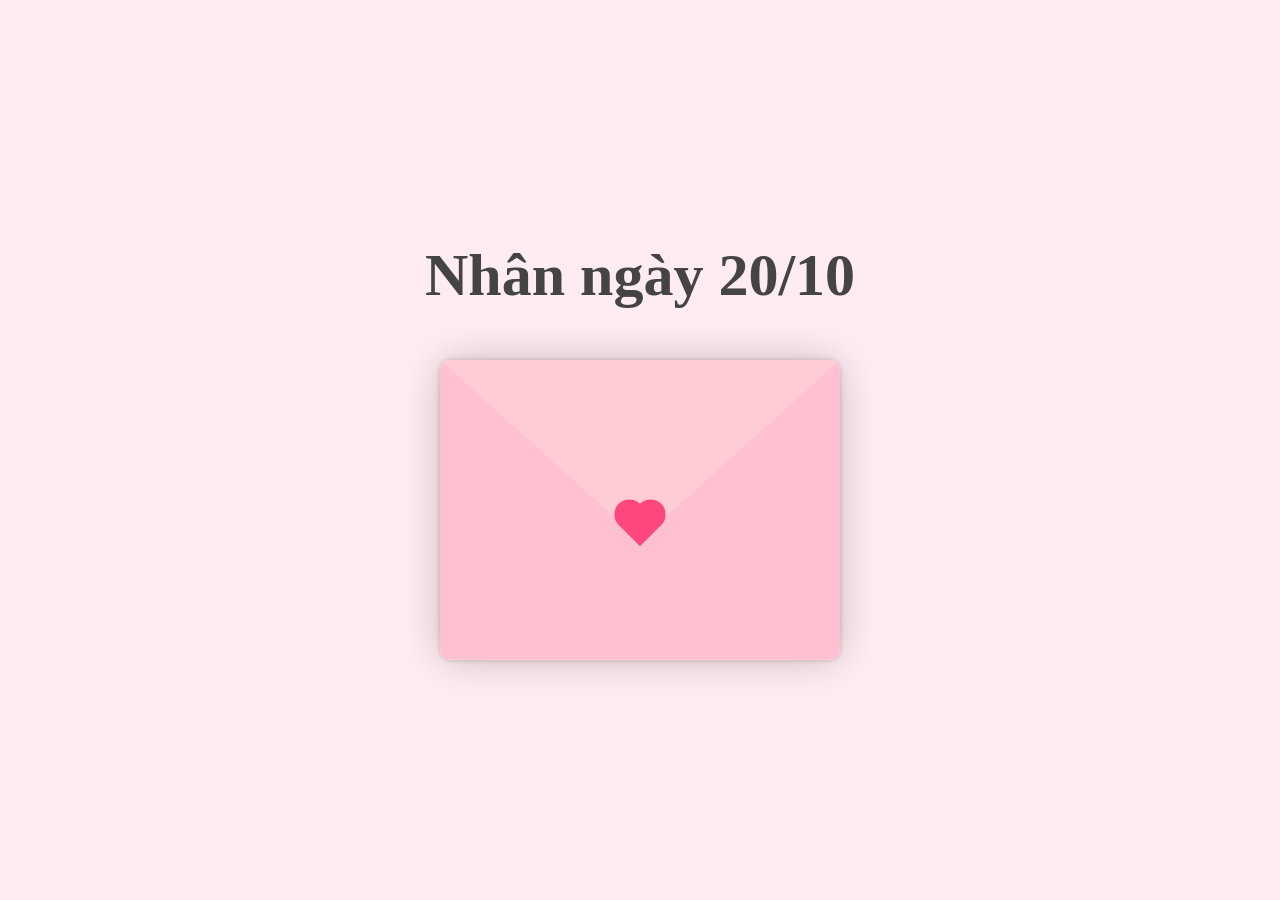
==== index.html @ 6a56d690 "Update index.html" ====
<!DOCTYPE html>
<html lang="en">
<head>
    <!-- Defines the character encoding as UTF-8 (supports most characters and symbols) -->
    <meta charset="UTF-8">
    <!-- Ensures the layout is responsive on mobile devices by setting the viewport width to the device width -->
    <meta name="viewport" content="width=device-width, initial-scale=1.0">
    <!-- Links the external CSS file that contains all the styles for this page -->
    <link rel="stylesheet" href="style.css">
    <!-- The text that will appear in the browser tab -->
    <title> 20/10 </title>
</head>
<body>
    <!-- Main title of the page -->
    <h1>
        Nhân ngày 20/10
    </h1>

    <!-- Container used to limit the width of the envelope area -->
    <div class="container">
        <!-- Main wrapper for the envelope component -->
        <div class="envelope-wrapper">
            <!-- Internal wrapper that will contain the letter and the envelope flap -->
            <div class="wrapper">
                <!-- Represents the letter itself (the paper inside the envelope) -->
                <div class="letter">
                    <!-- Content area of the letter (text and title) -->
                    <div class="content">
                        <!-- Bold text acting as the letter's title -->
                        <strong>20/10 🎉🎉</strong>
                        <!-- Main paragraph of the letter; you can put any message here -->
                        <p> Chúc mọi người có 1 ngày 20/10 thật vui vẻ,và tràn đầy năng lượng tích cực, chúc mọi người ngày càng xinh đẹp hơn, ăn mau chóng lớn nha ^^</p>
                    </div>
                </div>
            </div>

            <!-- Decorative "sticker" that visually seals the envelope and is clickable -->
            <div class="sticker"></div>
            <!-- Right triangular flap of the envelope body -->
            <div class="right-flap"></div>
            <!-- Left triangular flap of the envelope body -->
            <div class="left-flap"></div>
        </div>
    </div>

    <!-- Links the JavaScript file that handles the envelope open/close interaction -->
    <script src="script.js"></script>
</body>
</html>
---- style.css ----
/* Reset styles for all elements */
* {
    margin: 0;                 /* Remove default outer spacing for all elements */
    padding: 0;                /* Remove default inner spacing for all elements */
    box-sizing: border-box;    /* Include padding and border in the element’s total width and height */
}

/* Global CSS variables (custom properties) for colors and theme */
:root {
    --main: #fff;                        /* Main color (white) used for the letter background */
    --background: #ffebf2;               /* Page background color (soft pink) */
    --envelop-backgroung: #ffe3ed;       /* Background color for the envelope wrapper (light pink) */
    --envelop-flap: #ffccd5;             /* Color of the top flap of the envelope */
    --envelop-body: #ffc1d1;             /* Color of the main body of the envelope */
    --shadow: rgba(0, 0, 0, 0.2);        /* Shadow color used for box shadows */
    --text: #003049;                     /* Main text color for the letter */
    --sticker: #ff477e;                  /* Color of the sticker that seals the envelope */
}

/* Styles for the <body> element */
body {
    background: var(--background);       /* Set the background color using the defined variable */
    display: flex;                       /* Use flexbox for layout */
    align-items: center;                 /* Vertically center children within the body */
    justify-content: center;             /* Horizontally center children within the body */
    flex-direction: column;              /* Stack children vertically (column direction) */
    height: 100vh;                       /* Make the body take the full viewport height */
}

/* Main page title styling */
h1 {
    font-family: "Marck Script", serif;  /* Use a script-like font with serif as fallback */
    text-align: center;                  /* Center the text horizontally */
    font-size: 60px;                     /* Large font size for the title */
    margin-bottom: 50px;                 /* Space between the title and the envelope */
    color: #444;                         /* Dark gray text color */
}

/* Container that limits the width of the envelope area */
.container {
    width: 400px;                        /* Fixed width for desktop view */
}

/* Main envelope wrapper that holds the envelope and applies background and shadow */
.envelope-wrapper {
    position: relative;                  /* Position relative so children with absolute can be placed inside */
    background-color: var(--envelop-backgroung); /* Use envelope background color */
    box-shadow: 0 0 40px var(--shadow);  /* Apply a soft outer shadow around the envelope */
    border-radius: 15px;                 /* Rounded corners for the envelope wrapper */
}

/* Wrapper inside the envelope used to position the letter and flap shape */
.wrapper {
    position: relative;                  /* Position relative to control pseudo-element and letter */
    width: 400px;                        /* Same width as container */
    height: 300px;                       /* Fixed height for the envelope area */
}

/* Pseudo-element that creates the top triangular flap with borders */
.wrapper::before {
    content: "";                         /* Required for pseudo-elements; empty content */
    position: absolute;                  /* Absolutely positioned inside .wrapper */
    top: 0;                              /* Positioned at the top edge */
    left: 0;                             /* Positioned at the left edge */
    right: 0;                            /* Stretches horizontally across the wrapper */
    z-index: 4;                          /* Places the flap above most other elements */
    border-top: 180px solid var(--envelop-flap);  /* Top border becomes the visible flap */
    border-right: 200px solid transparent;        /* Right border is transparent to form triangle */
    border-left: 200px solid transparent;         /* Left border is transparent to form triangle */
    transform-origin: top;               /* Rotation origin for animation is the top edge */
    transition: all 0.5s ease-in-out 0.7s; /* Smooth animation for flap opening with delay */
    border-radius: 10px;                 /* Slight rounding at the corners of the flap */
}

/* Right triangular part of the envelope body */
.right-flap {
    position: absolute;                  /* Absolutely positioned over the wrapper */
    top: 0;                              /* Align to the top */
    right: 0;                            /* Align to the right */
    width: 100%;                         /* Same width as its container */
    height: 100%;                        /* Same height as its container */
    clip-path: polygon(100% 0, 0 100%, 100% 100%); /* Clip the div into a right-leaning triangle */
    background-color: var(--envelop-body);        /* Use envelope body color */
    border-bottom-right-radius: 10px;    /* Rounded bottom-right corner */
    border-top-right-radius: 10px;       /* Rounded top-right corner */
    border-bottom-left-radius: 10px;     /* Rounded bottom-left corner to smooth overlap */
}

/* Left triangular part of the envelope body */
.left-flap {
    position: absolute;                  /* Absolutely positioned over the wrapper */
    top: 0;                              /* Align to the top */
    left: 0;                             /* Align to the left */
    width: 100%;                         /* Full width */
    height: 100%;                        /* Full height */
    clip-path: polygon(0 0, 0 100%, 100% 100%); /* Clip the div into a left-leaning triangle */
    background-color: var(--envelop-body);       /* Same body color as the right flap */
    border-top-left-radius: 10px;        /* Rounded top-left corner */
    border-bottom-left-radius: 10px;     /* Rounded bottom-left corner */
    border-bottom-right-radius: 10px;    /* Rounded bottom-right corner to smooth the shape */
}

/* The letter (the inner paper) styling */
.letter {
    position: absolute;                  /* Absolutely positioned inside the wrapper */
    bottom: 0;                           /* Anchored to the bottom of the envelope */
    width: 100%;                         /* Full width of the wrapper */
    height: 100%;                        /* Full height (same as the envelope) */
    background-color: var(--main);       /* White background for the letter */
    text-align: center;                  /* Center text horizontally (overridden in .content) */
    box-shadow: 0 0 5px var(--shadow);   /* Small shadow to separate it from the envelope */
    padding: 20px;                       /* Inner spacing around the content */
    border-radius: 10px;                 /* Rounded corners of the letter */
    transition: transform .5s ease-in-out; /* Smooth movement animation for open/close */
}

/* Inner content of the letter */
.content {
    font-family: "Gill Sans", Calibri, sans-serif; /* Clean, readable font */
    color: var(--text);                    /* Use main text color variable */
    text-align: left;                      /* Align text to the left for easier reading */
    font-size: 12px;                       /* Small base font size */
    border: 3px dotted var(--text);        /* Dotted border to mimic a decorative frame */
    padding: 10px;                         /* Inner spacing around the text */
    height: 100%;                          /* Occupy the full height of the letter */
    line-height: 14px;                     /* Line spacing for readability */
    cursor: pointer;                       /* Pointer cursor indicates that content is clickable */
    overflow-Y: scroll;                    /* Enable vertical scrolling when content overflows */
}

/* Circular "sticker" in the middle of the envelope that acts like a seal */
.sticker {
    position: absolute;                    /* Absolutely positioned over the flap */
    top: 50%;                              /* Vertically centered relative to envelope wrapper */
    left: 50%;                             /* Horizontally centered */
    width: 30px;                           /* Base square width */
    height: 30px;                          /* Base square height */
    background-color: var(--sticker);      /* Use sticker color */
    transform: translate(-50%,0) rotate(45deg); /* Center and rotate 45 degrees (diamond shape) */
    transition: transform 0.5s ease-in-out 1s;  /* Smooth rotation animation with delay */
    z-index: 999;                          /* Place sticker above almost everything */
    cursor: pointer;                       /* Pointer cursor to indicate interactivity */
}

/* Pseudo-elements used to make the heart-like shape out of circles */
.sticker::before,
.sticker::after {
    content: "";                           /* Create additional shapes without extra HTML elements */
    position: absolute;                    /* Position relative to the .sticker element */
    width: 30px;                           /* Same width as main sticker */
    height: 30px;                          /* Same height as main sticker */
    background-color: var(--sticker);      /* Same sticker color */
    border-radius: 100%;                   /* Fully rounded, making them circles */
}

/* Top circle of the heart shape */
.sticker:before {
    top: -15px;                            /* Move the circle up to sit above the rotated square */
}

/* Right circle of the heart shape */
.sticker:after {
    right: 15px;                           /* Move the circle to the right to form the second part of the heart */
}

/* ===== Custom scroll-bar styles for WebKit-based browsers ===== */

/* Scrollbar width for elements that overflow vertically */
::-webkit-scrollbar {
    width: 8px;                            /* Narrow scrollbar width */
}

/* Background (track) of the scrollbar */
::-webkit-scrollbar-track {
    background-color: transparent;         /* Invisible track behind the thumb */
}

/* Scrollbar thumb (the draggable part) */
::-webkit-scrollbar-thumb {
    background-color: var(--envelop-body); /* Use envelope body color */
    border-radius: 4px;                    /* Slight rounding for a softer look */
}

/* Scrollbar thumb on hover */
::-webkit-scrollbar-thumb:hover {
    background-color: var(--sticker);      /* Change color on hover for feedback */
}

/* ===== Dynamic classes applied via JavaScript for animations ===== */

/* When the envelope wrapper has the .open class, rotate the top flap backwards */
.open .wrapper::before {
    transform: rotateX(180deg);            /* Flip the flap around the X axis */
    z-index: 0;                            /* Send it behind the letter when opened */
}

/* Rotate the sticker when the envelope wrapper is open */
.open .sticker {
    transform: rotate(90deg);              /* Rotate the sticker for a visual open effect */
    transition-delay: 0.4s;                /* Delay to sync with the flap animation */
}

/* When .show-letter is added, move the letter upwards */
.letter.show-letter {
    transform: translateY(-290px);         /* Move the letter almost completely out of the envelope */
    transition: transform .5s ease-in-out; /* Smooth upward movement */
}

/* When .closing-letter is added, also move the letter (could be used for closing animation) */
.letter.closing-letter {
    transform: translateY(-290px);         /* Same transform; can be adjusted for different effect */
    transition: transform .5s ease-in-out; /* Smooth movement for closing animation */
}

/* When the letter has class .open, bring it above other elements */
.letter.open {
    z-index: 10000;                        /* Very high z-index so the letter appears on top of everything */
}

/* When envelope-wrapper has .deactivate-wrapper, prevent interaction with the flap */
.envelope-wrapper.deactivate-wrapper .wrapper::before {
    pointer-events: none;                  /* Disable clicking/interacting with the flap */
}

/* ===== Mobile view adjustments (screens up to 400px wide) ===== */
@media screen and (max-width:400px) {
    .container {
        width: 300px;                      /* Reduce container width on small screens */
    }

    .wrapper {
        width: 300px;                      /* Reduce envelope width accordingly */
        height: 250px;                     /* Slightly smaller height for mobile */
    }

    .wrapper::before {
        border-top:150px solid var(--envelop-flap); /* Adjust flap height */
        border-right: 150px solid transparent;      /* Adjust right side for proper triangle */
        border-left: 150px solid transparent;       /* Adjust left side for proper triangle */
    }
}
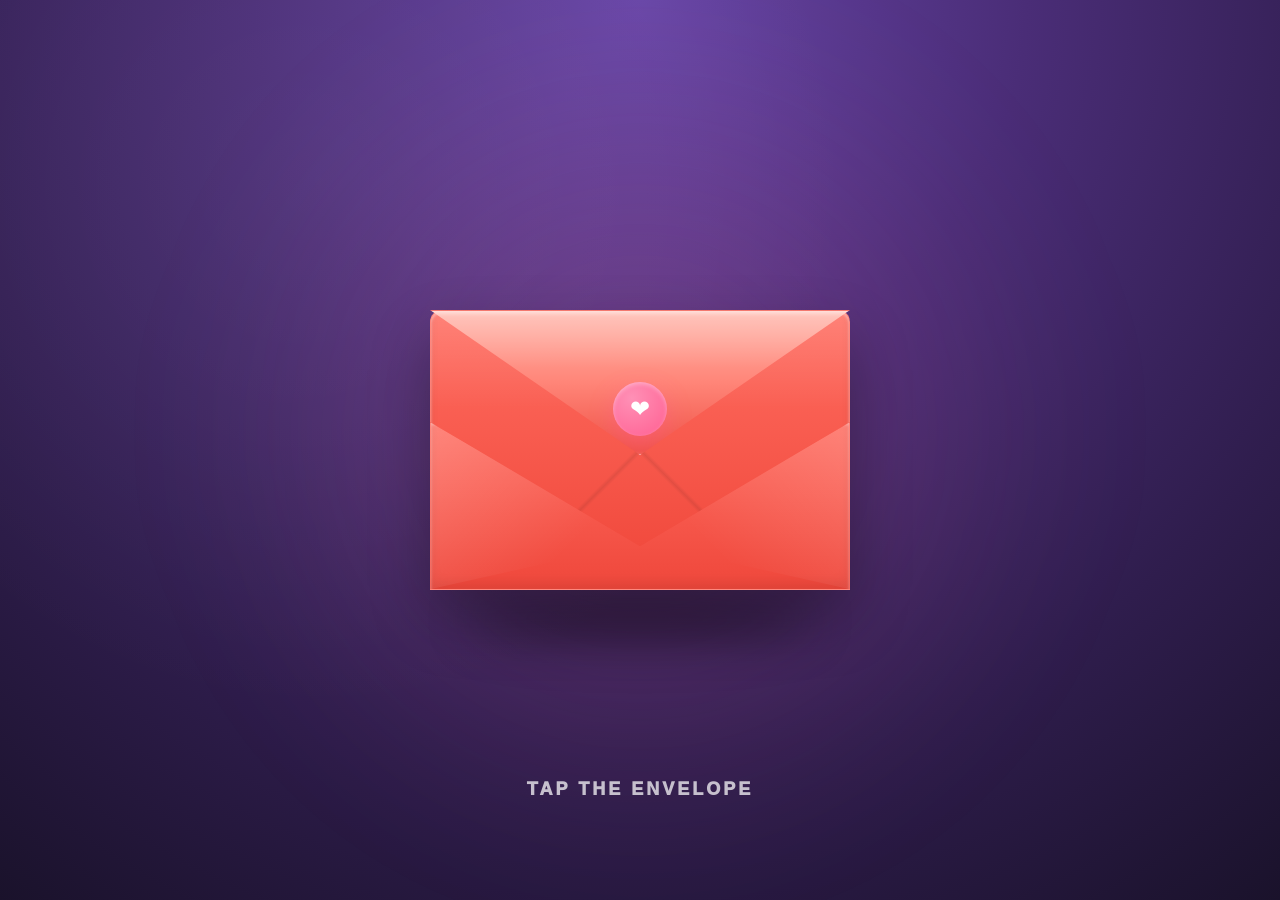
==== commit 4996deb1: "Add files via upload" ====
--- a/index.html
+++ b/index.html
@@ -1,49 +1,87 @@
-<!DOCTYPE html>
+<!doctype html>
 <html lang="en">
-<head>
-    <!-- Defines the character encoding as UTF-8 (supports most characters and symbols) -->
-    <meta charset="UTF-8">
-    <!-- Ensures the layout is responsive on mobile devices by setting the viewport width to the device width -->
-    <meta name="viewport" content="width=device-width, initial-scale=1.0">
-    <!-- Links the external CSS file that contains all the styles for this page -->
-    <link rel="stylesheet" href="style.css">
-    <!-- The text that will appear in the browser tab -->
-    <title> 20/10 </title>
-</head>
-<body>
-    <!-- Main title of the page -->
-    <h1>
-        Nhân ngày 20/10
-    </h1>
+  <head>
+    <meta charset="UTF-8" />
+    <meta name="viewport" content="width=device-width,initial-scale=1.0" />
+    <title>Love Letter</title>
 
-    <!-- Container used to limit the width of the envelope area -->
-    <div class="container">
-        <!-- Main wrapper for the envelope component -->
-        <div class="envelope-wrapper">
-            <!-- Internal wrapper that will contain the letter and the envelope flap -->
-            <div class="wrapper">
-                <!-- Represents the letter itself (the paper inside the envelope) -->
-                <div class="letter">
-                    <!-- Content area of the letter (text and title) -->
-                    <div class="content">
-                        <!-- Bold text acting as the letter's title -->
-                        <strong>20/10 🎉🎉</strong>
-                        <!-- Main paragraph of the letter; you can put any message here -->
-                        <p> Chúc mọi người có 1 ngày 20/10 thật vui vẻ,và tràn đầy năng lượng tích cực, chúc mọi người ngày càng xinh đẹp hơn, ăn mau chóng lớn nha ^^</p>
-                    </div>
+    <link rel="stylesheet" href="style.css" />
+  </head>
+
+  <body>
+    <div class="background"></div>
+
+    <div class="scene">
+      <div class="shadow"></div>
+
+      <div class="envelope" id="envelope">
+        <!-- Back -->
+        <div class="back"></div>
+
+        <!-- Letter -->
+        <div class="letter-wrapper">
+          <div class="letter">
+            <div class="paper">
+              <!-- Left -->
+              <section class="panel left">
+                <div class="inside">
+                  <h2>To My Love</h2>
+
+                  <p>
+                    Every smile of yours brightens my life. Thank you for being
+                    the best part of every day.
+                  </p>
                 </div>
+              </section>
+
+              <!-- Center -->
+
+              <section class="panel center">
+                <div class="cover">
+                  <span class="mini"> A </span>
+
+                  <h1>Love</h1>
+
+                  <h2>Letter</h2>
+
+                  <div class="heart">❤</div>
+                </div>
+              </section>
+
+              <!-- Right -->
+
+              <section class="panel right">
+                <div class="inside">
+                  <h2>Forever</h2>
+
+                  <p>
+                    Thank you for every laugh, every hug, every memory and every
+                    dream.
+                  </p>
+                </div>
+              </section>
             </div>
+          </div>
+        </div>
 
-            <!-- Decorative "sticker" that visually seals the envelope and is clickable -->
-            <div class="sticker"></div>
-            <!-- Right triangular flap of the envelope body -->
-            <div class="right-flap"></div>
-            <!-- Left triangular flap of the envelope body -->
-            <div class="left-flap"></div>
+        <!-- Pocket -->
+
+        <div class="pocket">
+          <div class="left-fold"></div>
+
+          <div class="right-fold"></div>
         </div>
+
+        <!-- Flap -->
+
+        <div class="flap">
+          <div class="seal">❤</div>
+        </div>
+      </div>
     </div>
 
-    <!-- Links the JavaScript file that handles the envelope open/close interaction -->
+    <div class="hint" id="hint">Tap the Envelope</div>
+
     <script src="script.js"></script>
-</body>
+  </body>
 </html>
--- a/style.css
+++ b/style.css
@@ -1,241 +1,817 @@
-/* Reset styles for all elements */
+/* =====================================
+   RESET
+===================================== */
+
 * {
-    margin: 0;                 /* Remove default outer spacing for all elements */
-    padding: 0;                /* Remove default inner spacing for all elements */
-    box-sizing: border-box;    /* Include padding and border in the element’s total width and height */
-}
-
-/* Global CSS variables (custom properties) for colors and theme */
-:root {
-    --main: #fff;                        /* Main color (white) used for the letter background */
-    --background: #ffebf2;               /* Page background color (soft pink) */
-    --envelop-backgroung: #ffe3ed;       /* Background color for the envelope wrapper (light pink) */
-    --envelop-flap: #ffccd5;             /* Color of the top flap of the envelope */
-    --envelop-body: #ffc1d1;             /* Color of the main body of the envelope */
-    --shadow: rgba(0, 0, 0, 0.2);        /* Shadow color used for box shadows */
-    --text: #003049;                     /* Main text color for the letter */
-    --sticker: #ff477e;                  /* Color of the sticker that seals the envelope */
-}
-
-/* Styles for the <body> element */
+  margin: 0;
+  padding: 0;
+  box-sizing: border-box;
+}
+
+html,
 body {
-    background: var(--background);       /* Set the background color using the defined variable */
-    display: flex;                       /* Use flexbox for layout */
-    align-items: center;                 /* Vertically center children within the body */
-    justify-content: center;             /* Horizontally center children within the body */
-    flex-direction: column;              /* Stack children vertically (column direction) */
-    height: 100vh;                       /* Make the body take the full viewport height */
-}
-
-/* Main page title styling */
-h1 {
-    font-family: "Marck Script", serif;  /* Use a script-like font with serif as fallback */
-    text-align: center;                  /* Center the text horizontally */
-    font-size: 60px;                     /* Large font size for the title */
-    margin-bottom: 50px;                 /* Space between the title and the envelope */
-    color: #444;                         /* Dark gray text color */
-}
-
-/* Container that limits the width of the envelope area */
-.container {
-    width: 400px;                        /* Fixed width for desktop view */
-}
-
-/* Main envelope wrapper that holds the envelope and applies background and shadow */
-.envelope-wrapper {
-    position: relative;                  /* Position relative so children with absolute can be placed inside */
-    background-color: var(--envelop-backgroung); /* Use envelope background color */
-    box-shadow: 0 0 40px var(--shadow);  /* Apply a soft outer shadow around the envelope */
-    border-radius: 15px;                 /* Rounded corners for the envelope wrapper */
-}
-
-/* Wrapper inside the envelope used to position the letter and flap shape */
-.wrapper {
-    position: relative;                  /* Position relative to control pseudo-element and letter */
-    width: 400px;                        /* Same width as container */
-    height: 300px;                       /* Fixed height for the envelope area */
-}
-
-/* Pseudo-element that creates the top triangular flap with borders */
-.wrapper::before {
-    content: "";                         /* Required for pseudo-elements; empty content */
-    position: absolute;                  /* Absolutely positioned inside .wrapper */
-    top: 0;                              /* Positioned at the top edge */
-    left: 0;                             /* Positioned at the left edge */
-    right: 0;                            /* Stretches horizontally across the wrapper */
-    z-index: 4;                          /* Places the flap above most other elements */
-    border-top: 180px solid var(--envelop-flap);  /* Top border becomes the visible flap */
-    border-right: 200px solid transparent;        /* Right border is transparent to form triangle */
-    border-left: 200px solid transparent;         /* Left border is transparent to form triangle */
-    transform-origin: top;               /* Rotation origin for animation is the top edge */
-    transition: all 0.5s ease-in-out 0.7s; /* Smooth animation for flap opening with delay */
-    border-radius: 10px;                 /* Slight rounding at the corners of the flap */
-}
-
-/* Right triangular part of the envelope body */
-.right-flap {
-    position: absolute;                  /* Absolutely positioned over the wrapper */
-    top: 0;                              /* Align to the top */
-    right: 0;                            /* Align to the right */
-    width: 100%;                         /* Same width as its container */
-    height: 100%;                        /* Same height as its container */
-    clip-path: polygon(100% 0, 0 100%, 100% 100%); /* Clip the div into a right-leaning triangle */
-    background-color: var(--envelop-body);        /* Use envelope body color */
-    border-bottom-right-radius: 10px;    /* Rounded bottom-right corner */
-    border-top-right-radius: 10px;       /* Rounded top-right corner */
-    border-bottom-left-radius: 10px;     /* Rounded bottom-left corner to smooth overlap */
-}
-
-/* Left triangular part of the envelope body */
-.left-flap {
-    position: absolute;                  /* Absolutely positioned over the wrapper */
-    top: 0;                              /* Align to the top */
-    left: 0;                             /* Align to the left */
-    width: 100%;                         /* Full width */
-    height: 100%;                        /* Full height */
-    clip-path: polygon(0 0, 0 100%, 100% 100%); /* Clip the div into a left-leaning triangle */
-    background-color: var(--envelop-body);       /* Same body color as the right flap */
-    border-top-left-radius: 10px;        /* Rounded top-left corner */
-    border-bottom-left-radius: 10px;     /* Rounded bottom-left corner */
-    border-bottom-right-radius: 10px;    /* Rounded bottom-right corner to smooth the shape */
-}
-
-/* The letter (the inner paper) styling */
+  width: 100%;
+  height: 100%;
+}
+
+body {
+  overflow: hidden;
+
+  display: flex;
+  justify-content: center;
+  align-items: center;
+
+  font-family: "Segoe UI", sans-serif;
+
+  background: #231739;
+}
+
+/* =====================================
+   BACKGROUND
+===================================== */
+
+.background {
+  position: fixed;
+  inset: 0;
+
+  background: radial-gradient(
+    circle at top,
+    #6745a7 0%,
+    #4a2d77 35%,
+    #2f1d4d 70%,
+    #1a122b 100%
+  );
+}
+
+.background::before {
+  content: "";
+
+  position: absolute;
+
+  left: 50%;
+  top: 48%;
+
+  width: 900px;
+  height: 900px;
+
+  transform: translate(-50%, -50%);
+
+  border-radius: 50%;
+
+  background: radial-gradient(
+    circle,
+    rgba(255, 110, 170, 0.18),
+    transparent 70%
+  );
+
+  filter: blur(65px);
+}
+
+.background::after {
+  content: "";
+
+  position: absolute;
+
+  inset: 0;
+
+  background: radial-gradient(
+    circle at 25% 20%,
+    rgba(255, 255, 255, 0.05),
+    transparent 45%
+  );
+}
+
+/* =====================================
+   SCENE
+===================================== */
+
+.scene {
+  position: relative;
+
+  width: 620px;
+  height: 520px;
+
+  display: flex;
+  justify-content: center;
+  align-items: center;
+
+  perspective: 2500px;
+
+  z-index: 2;
+}
+
+/* =====================================
+   SHADOW
+===================================== */
+
+.shadow {
+  position: absolute;
+
+  bottom: 70px;
+
+  width: 340px;
+  height: 40px;
+
+  background: rgba(0, 0, 0, 0.42);
+
+  border-radius: 50%;
+
+  filter: blur(24px);
+
+  transition:
+    transform 0.7s cubic-bezier(0.34, 1.56, 0.64, 1) 0.25s,
+    opacity 0.5s ease 0.25s;
+}
+
+/* =====================================
+   ENVELOPE
+===================================== */
+
+.envelope {
+  position: relative;
+
+  width: 420px;
+  height: 280px;
+
+  cursor: pointer;
+
+  transform-style: preserve-3d;
+
+  animation: floating 4s ease-in-out infinite;
+}
+
+/* =====================================
+   FLOATING
+===================================== */
+
+@keyframes floating {
+  0%,
+  100% {
+    transform: translateY(0px) rotateZ(0deg);
+  }
+
+  50% {
+    transform: translateY(-10px) rotateZ(0.4deg);
+  }
+}
+
+/* =====================================
+   ENVELOPE BACK
+===================================== */
+
+.back {
+  position: absolute;
+  inset: 0;
+
+  overflow: hidden;
+
+  border-radius: 12px;
+
+  background: linear-gradient(180deg, #ff6d61, #ef4538);
+
+  border: 1px solid rgba(255, 255, 255, 0.2);
+
+  box-shadow:
+    inset 0 2px 3px rgba(255, 255, 255, 0.45),
+    inset 0 -3px 8px rgba(0, 0, 0, 0.08),
+    0 28px 60px rgba(0, 0, 0, 0.32);
+}
+
+/* =====================================
+   BACK FOLDS
+===================================== */
+
+.back::before {
+  content: "";
+
+  position: absolute;
+  inset: 0;
+
+  background:
+    linear-gradient(
+      135deg,
+      transparent 49.3%,
+
+      rgba(0, 0, 0, 0.08) 50%,
+
+      transparent 50.7%
+    ),
+    linear-gradient(
+      45deg,
+      transparent 49.3%,
+
+      rgba(0, 0, 0, 0.08) 50%,
+
+      transparent 50.7%
+    );
+}
+
+.back::after {
+  content: "";
+
+  position: absolute;
+
+  inset: 0;
+
+  background: linear-gradient(rgba(255, 255, 255, 0.15), transparent 35%);
+
+  pointer-events: none;
+}
+/* =====================================
+   LETTER
+===================================== */
+
+.letter-wrapper {
+  position: absolute;
+
+  left: 16px;
+  top: 14px;
+
+  width: 388px;
+  height: 250px;
+
+  display: flex;
+  justify-content: center;
+  align-items: flex-end;
+
+  z-index: 8;
+
+  pointer-events: none;
+}
+
 .letter {
-    position: absolute;                  /* Absolutely positioned inside the wrapper */
-    bottom: 0;                           /* Anchored to the bottom of the envelope */
-    width: 100%;                         /* Full width of the wrapper */
-    height: 100%;                        /* Full height (same as the envelope) */
-    background-color: var(--main);       /* White background for the letter */
-    text-align: center;                  /* Center text horizontally (overridden in .content) */
-    box-shadow: 0 0 5px var(--shadow);   /* Small shadow to separate it from the envelope */
-    padding: 20px;                       /* Inner spacing around the content */
-    border-radius: 10px;                 /* Rounded corners of the letter */
-    transition: transform .5s ease-in-out; /* Smooth movement animation for open/close */
-}
-
-/* Inner content of the letter */
-.content {
-    font-family: "Gill Sans", Calibri, sans-serif; /* Clean, readable font */
-    color: var(--text);                    /* Use main text color variable */
-    text-align: left;                      /* Align text to the left for easier reading */
-    font-size: 12px;                       /* Small base font size */
-    border: 3px dotted var(--text);        /* Dotted border to mimic a decorative frame */
-    padding: 10px;                         /* Inner spacing around the text */
-    height: 100%;                          /* Occupy the full height of the letter */
-    line-height: 14px;                     /* Line spacing for readability */
-    cursor: pointer;                       /* Pointer cursor indicates that content is clickable */
-    overflow-Y: scroll;                    /* Enable vertical scrolling when content overflows */
-}
-
-/* Circular "sticker" in the middle of the envelope that acts like a seal */
-.sticker {
-    position: absolute;                    /* Absolutely positioned over the flap */
-    top: 50%;                              /* Vertically centered relative to envelope wrapper */
-    left: 50%;                             /* Horizontally centered */
-    width: 30px;                           /* Base square width */
-    height: 30px;                          /* Base square height */
-    background-color: var(--sticker);      /* Use sticker color */
-    transform: translate(-50%,0) rotate(45deg); /* Center and rotate 45 degrees (diamond shape) */
-    transition: transform 0.5s ease-in-out 1s;  /* Smooth rotation animation with delay */
-    z-index: 999;                          /* Place sticker above almost everything */
-    cursor: pointer;                       /* Pointer cursor to indicate interactivity */
-}
-
-/* Pseudo-elements used to make the heart-like shape out of circles */
-.sticker::before,
-.sticker::after {
-    content: "";                           /* Create additional shapes without extra HTML elements */
-    position: absolute;                    /* Position relative to the .sticker element */
-    width: 30px;                           /* Same width as main sticker */
-    height: 30px;                          /* Same height as main sticker */
-    background-color: var(--sticker);      /* Same sticker color */
-    border-radius: 100%;                   /* Fully rounded, making them circles */
-}
-
-/* Top circle of the heart shape */
-.sticker:before {
-    top: -15px;                            /* Move the circle up to sit above the rotated square */
-}
-
-/* Right circle of the heart shape */
-.sticker:after {
-    right: 15px;                           /* Move the circle to the right to form the second part of the heart */
-}
-
-/* ===== Custom scroll-bar styles for WebKit-based browsers ===== */
-
-/* Scrollbar width for elements that overflow vertically */
-::-webkit-scrollbar {
-    width: 8px;                            /* Narrow scrollbar width */
-}
-
-/* Background (track) of the scrollbar */
-::-webkit-scrollbar-track {
-    background-color: transparent;         /* Invisible track behind the thumb */
-}
-
-/* Scrollbar thumb (the draggable part) */
-::-webkit-scrollbar-thumb {
-    background-color: var(--envelop-body); /* Use envelope body color */
-    border-radius: 4px;                    /* Slight rounding for a softer look */
-}
-
-/* Scrollbar thumb on hover */
-::-webkit-scrollbar-thumb:hover {
-    background-color: var(--sticker);      /* Change color on hover for feedback */
-}
-
-/* ===== Dynamic classes applied via JavaScript for animations ===== */
-
-/* When the envelope wrapper has the .open class, rotate the top flap backwards */
-.open .wrapper::before {
-    transform: rotateX(180deg);            /* Flip the flap around the X axis */
-    z-index: 0;                            /* Send it behind the letter when opened */
-}
-
-/* Rotate the sticker when the envelope wrapper is open */
-.open .sticker {
-    transform: rotate(90deg);              /* Rotate the sticker for a visual open effect */
-    transition-delay: 0.4s;                /* Delay to sync with the flap animation */
-}
-
-/* When .show-letter is added, move the letter upwards */
-.letter.show-letter {
-    transform: translateY(-290px);         /* Move the letter almost completely out of the envelope */
-    transition: transform .5s ease-in-out; /* Smooth upward movement */
-}
-
-/* When .closing-letter is added, also move the letter (could be used for closing animation) */
-.letter.closing-letter {
-    transform: translateY(-290px);         /* Same transform; can be adjusted for different effect */
-    transition: transform .5s ease-in-out; /* Smooth movement for closing animation */
-}
-
-/* When the letter has class .open, bring it above other elements */
-.letter.open {
-    z-index: 10000;                        /* Very high z-index so the letter appears on top of everything */
-}
-
-/* When envelope-wrapper has .deactivate-wrapper, prevent interaction with the flap */
-.envelope-wrapper.deactivate-wrapper .wrapper::before {
-    pointer-events: none;                  /* Disable clicking/interacting with the flap */
-}
-
-/* ===== Mobile view adjustments (screens up to 400px wide) ===== */
-@media screen and (max-width:400px) {
-    .container {
-        width: 300px;                      /* Reduce container width on small screens */
-    }
-
-    .wrapper {
-        width: 300px;                      /* Reduce envelope width accordingly */
-        height: 250px;                     /* Slightly smaller height for mobile */
-    }
-
-    .wrapper::before {
-        border-top:150px solid var(--envelop-flap); /* Adjust flap height */
-        border-right: 150px solid transparent;      /* Adjust right side for proper triangle */
-        border-left: 150px solid transparent;       /* Adjust left side for proper triangle */
-    }
-}
+  position: relative;
+
+  width: 376px;
+  height: 250px;
+
+  opacity: 0;
+
+  transform: translateY(120px) rotateX(-10deg) scale(0.92);
+
+  /* closing: the letter waits for the wings to fold back in
+       before it sinks down out of view */
+  transition:
+    transform 0.8s cubic-bezier(0.5, 0, 0.75, 0) 0.3s,
+    opacity 0.4s ease 0.45s;
+
+  transform-style: preserve-3d;
+}
+
+/* =====================================
+   PAPER
+===================================== */
+
+.paper {
+  position: relative;
+
+  width: 100%;
+  height: 100%;
+
+  display: flex;
+
+  overflow: hidden;
+
+  border-radius: 10px;
+
+  background: linear-gradient(180deg, #ffffff, #fffdfb);
+
+  box-shadow:
+    0 20px 45px rgba(0, 0, 0, 0.24),
+    inset 0 0 0 1px rgba(255, 255, 255, 0.95);
+}
+
+/* glossy highlight */
+
+.paper::before {
+  content: "";
+
+  position: absolute;
+
+  left: 0;
+  top: 0;
+
+  width: 100%;
+  height: 40%;
+
+  background: linear-gradient(rgba(255, 255, 255, 0.65), transparent);
+
+  pointer-events: none;
+}
+
+/* paper texture */
+
+.paper::after {
+  content: "";
+
+  position: absolute;
+
+  inset: 0;
+
+  opacity: 0.08;
+
+  background: repeating-linear-gradient(
+    0deg,
+    transparent,
+    transparent 3px,
+
+    rgba(0, 0, 0, 0.04) 4px
+  );
+}
+
+/* =====================================
+   PANELS
+===================================== */
+
+.panel {
+  position: relative;
+
+  display: flex;
+
+  justify-content: center;
+  align-items: center;
+
+  transition: transform 0.9s cubic-bezier(0.22, 1, 0.36, 1);
+
+  background: #fff;
+
+  overflow: hidden;
+
+  backface-visibility: hidden;
+}
+
+/* NOTE: widened the side panels (was .82 / 1.36 / .82) so the
+   letter copy has more breathing room per line and doesn't
+   collapse to a single word per row. */
+
+.left {
+  flex: 1.05;
+
+  transform-origin: right center;
+
+  transform: rotateY(-175deg);
+
+  border-right: 1px solid #ececec;
+
+  /* closing: wings fold back over the center first, before
+       the letter itself sinks down or the flap closes */
+  transition: transform 0.55s cubic-bezier(0.4, 0, 0.2, 1) 0s;
+}
+
+.center {
+  flex: 1.1;
+
+  background: #fffdfa;
+
+  box-shadow:
+    inset 1px 0 rgba(0, 0, 0, 0.06),
+    inset -1px 0 rgba(0, 0, 0, 0.06);
+}
+
+.right {
+  flex: 1.05;
+
+  transform-origin: left center;
+
+  transform: rotateY(175deg);
+
+  border-left: 1px solid #ececec;
+
+  transition: transform 0.55s cubic-bezier(0.4, 0, 0.2, 1) 0s;
+}
+
+/* subtle fold shadow */
+
+.left::after,
+.right::after {
+  content: "";
+
+  position: absolute;
+
+  top: 0;
+  bottom: 0;
+
+  width: 14px;
+
+  background: linear-gradient(rgba(0, 0, 0, 0.08), transparent);
+}
+
+.left::after {
+  right: 0;
+}
+
+.right::after {
+  left: 0;
+
+  transform: scaleX(-1);
+}
+
+/* =====================================
+   COVER
+===================================== */
+
+.cover {
+  width: 100%;
+  height: 100%;
+
+  display: flex;
+
+  flex-direction: column;
+
+  justify-content: center;
+  align-items: center;
+
+  text-align: center;
+
+  padding: 18px;
+}
+
+.mini {
+  font-size: 13px;
+
+  letter-spacing: 6px;
+
+  color: #888;
+
+  text-transform: uppercase;
+
+  margin-bottom: 8px;
+}
+
+.cover h1 {
+  font-size: 46px;
+
+  font-family: "Brush Script MT", cursive;
+
+  color: #ec4f82;
+
+  line-height: 1;
+
+  margin-bottom: 6px;
+}
+
+.cover h2 {
+  font-size: 24px;
+
+  color: #404040;
+
+  font-weight: 700;
+}
+
+.heart {
+  margin-top: 16px;
+
+  font-size: 30px;
+
+  color: #ff4d8b;
+
+  animation: pulse 1.6s infinite;
+}
+
+@keyframes pulse {
+  0%,
+  100% {
+    transform: scale(1);
+  }
+
+  50% {
+    transform: scale(1.15);
+  }
+}
+
+/* =====================================
+   INSIDE TEXT
+===================================== */
+
+.inside {
+  position: relative;
+
+  width: 100%;
+  height: 100%;
+
+  padding: 16px 14px 26px;
+
+  display: flex;
+
+  flex-direction: column;
+
+  justify-content: center;
+}
+
+.inside h2 {
+  color: #ea4f7e;
+
+  font-size: 20px;
+
+  margin-bottom: 8px;
+
+  font-weight: 700;
+}
+
+.inside p {
+  color: #595959;
+
+  font-size: 13.5px;
+
+  line-height: 1.5;
+}
+
+/* decorative heart, tucked into its own corner so it never
+   sits on top of the last line of text */
+
+.inside::after {
+  content: "❤";
+
+  position: absolute;
+
+  bottom: 8px;
+
+  right: 10px;
+
+  font-size: 14px;
+
+  color: #ff7da5;
+
+  opacity: 0.35;
+}
+/* =====================================
+   FRONT POCKET
+===================================== */
+
+.pocket {
+  position: absolute;
+
+  left: 0;
+  bottom: 0;
+
+  width: 100%;
+  height: 60%;
+
+  overflow: hidden;
+
+  background: linear-gradient(180deg, #ff6c60 0%, #ef473b 100%);
+
+  clip-path: polygon(0 100%, 0 0, 50% 74%, 100% 0, 100% 100%);
+
+  border: 1px solid rgba(255, 255, 255, 0.18);
+
+  box-shadow:
+    inset 0 2px 3px rgba(255, 255, 255, 0.35),
+    inset 0 -6px 12px rgba(0, 0, 0, 0.08);
+
+  z-index: 20;
+}
+
+/* left fold */
+
+.pocket::before {
+  content: "";
+
+  position: absolute;
+
+  left: 0;
+  top: 0;
+
+  width: 50%;
+  height: 100%;
+
+  background: linear-gradient(
+    135deg,
+    rgba(255, 255, 255, 0.18),
+    transparent 70%
+  );
+
+  clip-path: polygon(0 0, 100% 72%, 0 100%);
+}
+
+/* right fold */
+
+.pocket::after {
+  content: "";
+
+  position: absolute;
+
+  right: 0;
+  top: 0;
+
+  width: 50%;
+  height: 100%;
+
+  background: linear-gradient(
+    225deg,
+    rgba(255, 255, 255, 0.16),
+    transparent 70%
+  );
+
+  clip-path: polygon(100% 0, 100% 100%, 0 72%);
+}
+
+/* =====================================
+   TOP FLAP
+===================================== */
+
+.flap {
+  position: absolute;
+
+  left: 0;
+  top: 0;
+
+  width: 100%;
+  height: 145px;
+
+  clip-path: polygon(0 0, 100% 0, 50% 100%);
+
+  background: linear-gradient(180deg, #ffb6ab, #ff8578, #ef5145);
+
+  transform-origin: top center;
+
+  transform-style: preserve-3d;
+
+  /* closing: the flap is the last thing to move, waiting for
+       the wings and letter to tuck away first. z-index is nudged
+       along in lockstep so the flap can't flash on top mid-close. */
+  transition:
+    transform 0.7s cubic-bezier(0.36, 0, 0.66, -0.15) 0.6s,
+    z-index 0s 0.6s;
+
+  z-index: 100;
+
+  border: 1px solid rgba(255, 255, 255, 0.22);
+
+  box-shadow:
+    inset 0 2px 5px rgba(255, 255, 255, 0.55),
+    0 6px 18px rgba(0, 0, 0, 0.18);
+}
+
+.flap::before {
+  content: "";
+
+  position: absolute;
+
+  inset: 0;
+
+  background: linear-gradient(rgba(255, 255, 255, 0.22), transparent 40%);
+}
+
+/* =====================================
+   HEART SEAL
+===================================== */
+
+.seal {
+  position: absolute;
+
+  left: 50%;
+  bottom: 18px;
+
+  transform: translateX(-50%);
+
+  width: 54px;
+  height: 54px;
+
+  border-radius: 50%;
+
+  background: radial-gradient(circle at 35% 30%, #ff90b6, #ff5f91);
+
+  display: flex;
+  justify-content: center;
+  align-items: center;
+
+  color: #fff;
+
+  font-size: 24px;
+
+  box-shadow:
+    0 10px 25px rgba(255, 90, 150, 0.4),
+    inset 0 2px 4px rgba(255, 255, 255, 0.35);
+
+  transition:
+    transform 0.35s,
+    opacity 0.3s ease 0.55s;
+}
+
+.envelope:hover .seal {
+  transform: translateX(-50%) scale(1.08);
+}
+
+/* =====================================
+   OPEN STATE
+===================================== */
+
+.envelope.open {
+  animation: none;
+}
+
+.envelope.open .flap {
+  transform: rotateX(-180deg);
+
+  /* once open, drop the flap behind the letter so it can
+       never paint over the text (z-index alone doesn't respect
+       the 3D rotation, so this has to be set explicitly) */
+  z-index: 1;
+
+  /* opening: flap flips up first, no waiting around */
+  transition:
+    transform 0.6s cubic-bezier(0.34, 1.56, 0.64, 1) 0s,
+    z-index 0s 0s;
+}
+
+/* pocket intentionally keeps its original z-index (20, above
+   the letter) even when open — that's what lets the bottom
+   corners of the paper realistically tuck in behind the front
+   pocket, like they're still slid partway into the envelope.
+   Only the flap (the top opening triangle) gets dropped behind,
+   since that one should never cover the letter's text. */
+
+.envelope.open .letter {
+  opacity: 1;
+
+  transform: translateY(-92px) rotateX(0deg) scale(1);
+
+  /* opening: the letter rises and unbends toward the viewer
+       right after the flap starts lifting */
+  transition:
+    transform 0.85s cubic-bezier(0.16, 1, 0.3, 1) 0.15s,
+    opacity 0.5s ease 0.15s;
+}
+
+.envelope.open .left {
+  transform: rotateY(0deg);
+
+  /* opening: wings unfold last, once the letter has cleared
+       the envelope, with a little playful overshoot */
+  transition: transform 0.7s cubic-bezier(0.34, 1.56, 0.64, 1) 0.45s;
+}
+
+.envelope.open .right {
+  transform: rotateY(0deg);
+
+  transition: transform 0.7s cubic-bezier(0.34, 1.56, 0.64, 1) 0.45s;
+}
+
+.envelope.open .shadow {
+  transform: scale(1.18);
+
+  opacity: 0.85;
+}
+
+.envelope.open .seal {
+  /* the seal rides on the back of the flap once it's flipped
+       open, so fade it out rather than let it show mirrored */
+  opacity: 0;
+
+  transition: opacity 0.3s ease 0.05s;
+}
+
+/* =====================================
+   HOVER
+===================================== */
+
+.envelope {
+  transition:
+    filter 0.3s,
+    transform 0.3s;
+}
+
+.envelope:hover {
+  filter: brightness(1.05);
+}
+
+/* =====================================
+   HINT
+===================================== */
+
+.hint {
+  position: absolute;
+
+  left: 50%;
+  bottom: 100px;
+  font-weight: 1000;
+
+  transform: translateX(-50%);
+
+  color: rgba(255, 255, 255, 0.72);
+
+  letter-spacing: 3px;
+
+  font-size: 18px;
+
+  text-transform: uppercase;
+
+  transition: opacity 0.4s ease;
+}
+
+/* =====================================
+   MOBILE
+===================================== */
+
+@media (max-width: 700px) {
+  .scene {
+    transform: scale(0.72);
+  }
+}
+
+@media (max-width: 520px) {
+  .scene {
+    transform: scale(0.58);
+  }
+}
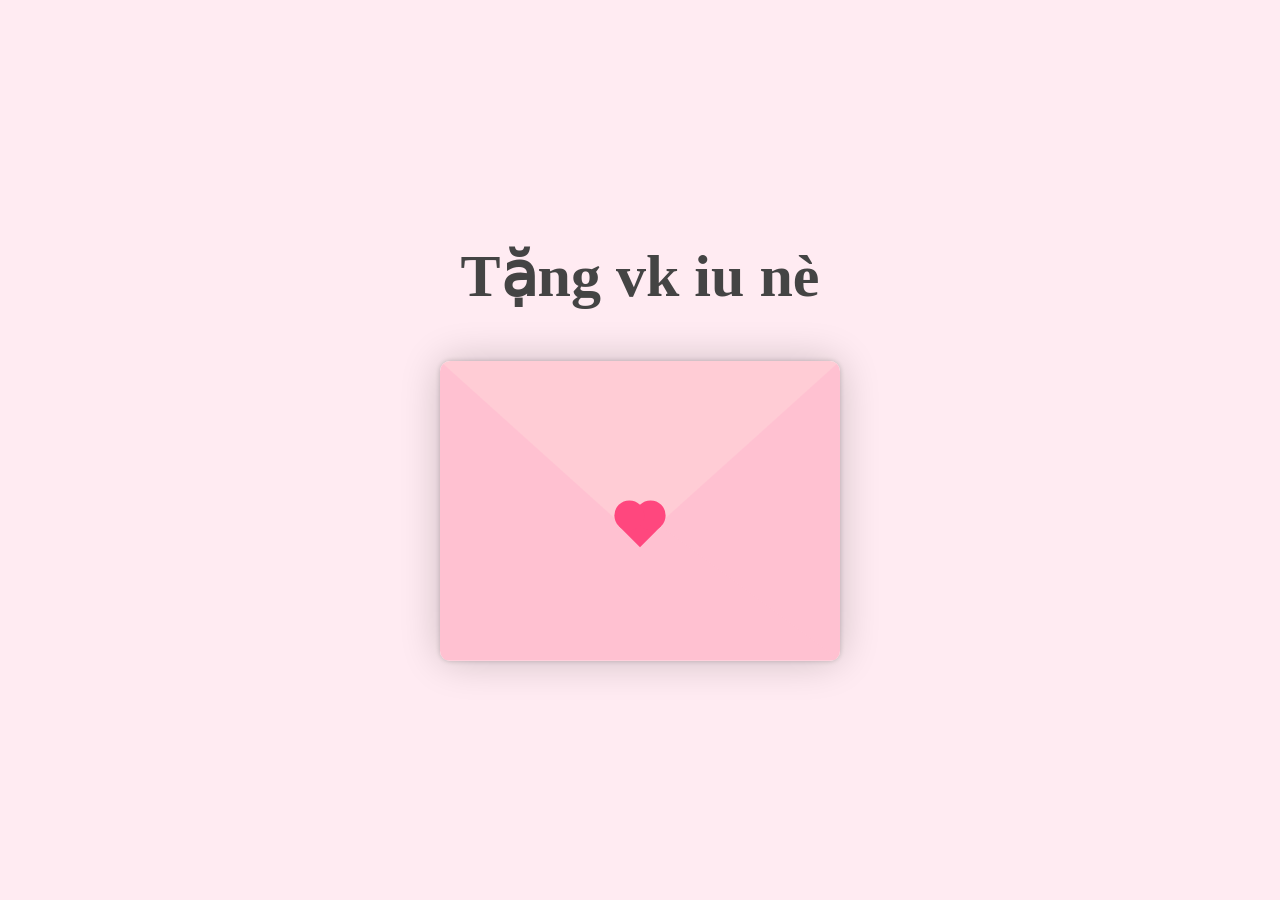
==== commit 1f967ac0: "Add files via upload" ====
--- a/index.html
+++ b/index.html
@@ -1,87 +1,55 @@
-<!doctype html>
+<!DOCTYPE html>
 <html lang="en">
-  <head>
-    <meta charset="UTF-8" />
-    <meta name="viewport" content="width=device-width,initial-scale=1.0" />
-    <title>Love Letter</title>
+<head>
+    <!-- Defines the character encoding as UTF-8 (supports most characters and symbols) -->
+    <meta charset="UTF-8">
+    <!-- Ensures the layout is responsive on mobile devices by setting the viewport width to the device width -->
+    <meta name="viewport" content="width=device-width, initial-scale=1.0">
+    <!-- Links the external CSS file that contains all the styles for this page -->
+    <link rel="stylesheet" href="style.css">
+    <!-- The text that will appear in the browser tab -->
+    <title>Page Name</title>
+</head>
+<body>
+    <!-- Main title of the page -->
+    <h1>
+        Tặng vk iu nè
+    </h1>
 
-    <link rel="stylesheet" href="style.css" />
-  </head>
+    <!-- Container used to limit the width of the envelope area -->
+    <div class="container">
+        <!-- Main wrapper for the envelope component -->
+        <div class="envelope-wrapper">
+            <!-- Internal wrapper that will contain the letter and the envelope flap -->
+            <div class="wrapper">
+                <!-- Represents the letter itself (the paper inside the envelope) -->
+                <div class="letter">
+                    <!-- Content area of the letter (text and title) -->
+                    <div class="content">
+                        <!-- Bold text acting as the letter's title -->
+                        <strong>💌 Gửi vk iu</strong>
+                        <!-- Main paragraph of the letter; you can put any message here -->
+                        <p>
+                            <strong>Hnay vk hc mệt lắm hog honggg? 🥺</strong><br>
+                            <strong>Hog bit là vk iu hc về chx nữa, nào vk iu về gòi nhắn a tiếng nhee💕</strong><br>
+                            <strong>Mà... nay vk có chy gì muốn kể anh nghe ham, chy vui hay bùn gì cug đc hết á, miễn là câu chy vk kể là a nghe thui 💗</strong><br>
+                            <strong>Xíu vk về gòi nhớ tắm rửa ăn uống xog gòi hẵn chs nheeee                      (❤️´艸｀❤️)</strong><br>
+                            <strong>Thương vk iu nhất trên đời lunnnn 😘😘</strong><br>
+                        </p>
+                    </div>
+                </div>
+            </div>
 
-  <body>
-    <div class="background"></div>
-
-    <div class="scene">
-      <div class="shadow"></div>
-
-      <div class="envelope" id="envelope">
-        <!-- Back -->
-        <div class="back"></div>
-
-        <!-- Letter -->
-        <div class="letter-wrapper">
-          <div class="letter">
-            <div class="paper">
-              <!-- Left -->
-              <section class="panel left">
-                <div class="inside">
-                  <h2>To My Love</h2>
-
-                  <p>
-                    Every smile of yours brightens my life. Thank you for being
-                    the best part of every day.
-                  </p>
-                </div>
-              </section>
-
-              <!-- Center -->
-
-              <section class="panel center">
-                <div class="cover">
-                  <span class="mini"> A </span>
-
-                  <h1>Love</h1>
-
-                  <h2>Letter</h2>
-
-                  <div class="heart">❤</div>
-                </div>
-              </section>
-
-              <!-- Right -->
-
-              <section class="panel right">
-                <div class="inside">
-                  <h2>Forever</h2>
-
-                  <p>
-                    Thank you for every laugh, every hug, every memory and every
-                    dream.
-                  </p>
-                </div>
-              </section>
-            </div>
-          </div>
+            <!-- Decorative "sticker" that visually seals the envelope and is clickable -->
+            <div class="sticker"></div>
+            <!-- Right triangular flap of the envelope body -->
+            <div class="right-flap"></div>
+            <!-- Left triangular flap of the envelope body -->
+            <div class="left-flap"></div>
         </div>
-
-        <!-- Pocket -->
-
-        <div class="pocket">
-          <div class="left-fold"></div>
-
-          <div class="right-fold"></div>
-        </div>
-
-        <!-- Flap -->
-
-        <div class="flap">
-          <div class="seal">❤</div>
-        </div>
-      </div>
     </div>
 
-    <div class="hint" id="hint">Tap the Envelope</div>
-
+    <!-- Links the JavaScript file that handles the envelope open/close interaction -->
     <script src="script.js"></script>
-  </body>
+</body>
 </html>
--- a/style.css
+++ b/style.css
@@ -1,817 +1,253 @@
-/* =====================================
-   RESET
-===================================== */
-
+/* Reset styles for all elements */
 * {
-  margin: 0;
-  padding: 0;
-  box-sizing: border-box;
-}
-
-html,
+    margin: 0;                 /* Remove default outer spacing for all elements */
+    padding: 0;                /* Remove default inner spacing for all elements */
+    box-sizing: border-box;    /* Include padding and border in the element's total width and height */
+}
+
+/* Global CSS variables (custom properties) for colors and theme */
+:root {
+    --main: #fff;                        /* Main color (white) used for the letter background */
+    --background: #ffebf2;               /* Page background color (soft pink) */
+    --envelop-backgroung: #ffe3ed;       /* Background color for the envelope wrapper (light pink) */
+    --envelop-flap: #ffccd5;             /* Color of the top flap of the envelope */
+    --envelop-body: #ffc1d1;             /* Color of the main body of the envelope */
+    --shadow: rgba(0, 0, 0, 0.2);        /* Shadow color used for box shadows */
+    --text: #003049;                     /* Main text color for the letter */
+    --sticker: #ff477e;                  /* Color of the sticker that seals the envelope */
+}
+
+/* Styles for the <body> element */
 body {
-  width: 100%;
-  height: 100%;
-}
-
-body {
-  overflow: hidden;
-
-  display: flex;
-  justify-content: center;
-  align-items: center;
-
-  font-family: "Segoe UI", sans-serif;
-
-  background: #231739;
-}
-
-/* =====================================
-   BACKGROUND
-===================================== */
-
-.background {
-  position: fixed;
-  inset: 0;
-
-  background: radial-gradient(
-    circle at top,
-    #6745a7 0%,
-    #4a2d77 35%,
-    #2f1d4d 70%,
-    #1a122b 100%
-  );
-}
-
-.background::before {
-  content: "";
-
-  position: absolute;
-
-  left: 50%;
-  top: 48%;
-
-  width: 900px;
-  height: 900px;
-
-  transform: translate(-50%, -50%);
-
-  border-radius: 50%;
-
-  background: radial-gradient(
-    circle,
-    rgba(255, 110, 170, 0.18),
-    transparent 70%
-  );
-
-  filter: blur(65px);
-}
-
-.background::after {
-  content: "";
-
-  position: absolute;
-
-  inset: 0;
-
-  background: radial-gradient(
-    circle at 25% 20%,
-    rgba(255, 255, 255, 0.05),
-    transparent 45%
-  );
-}
-
-/* =====================================
-   SCENE
-===================================== */
-
-.scene {
-  position: relative;
-
-  width: 620px;
-  height: 520px;
-
-  display: flex;
-  justify-content: center;
-  align-items: center;
-
-  perspective: 2500px;
-
-  z-index: 2;
-}
-
-/* =====================================
-   SHADOW
-===================================== */
-
-.shadow {
-  position: absolute;
-
-  bottom: 70px;
-
-  width: 340px;
-  height: 40px;
-
-  background: rgba(0, 0, 0, 0.42);
-
-  border-radius: 50%;
-
-  filter: blur(24px);
-
-  transition:
-    transform 0.7s cubic-bezier(0.34, 1.56, 0.64, 1) 0.25s,
-    opacity 0.5s ease 0.25s;
-}
-
-/* =====================================
-   ENVELOPE
-===================================== */
-
-.envelope {
-  position: relative;
-
-  width: 420px;
-  height: 280px;
-
-  cursor: pointer;
-
-  transform-style: preserve-3d;
-
-  animation: floating 4s ease-in-out infinite;
-}
-
-/* =====================================
-   FLOATING
-===================================== */
-
-@keyframes floating {
-  0%,
-  100% {
-    transform: translateY(0px) rotateZ(0deg);
-  }
-
-  50% {
-    transform: translateY(-10px) rotateZ(0.4deg);
-  }
-}
-
-/* =====================================
-   ENVELOPE BACK
-===================================== */
-
-.back {
-  position: absolute;
-  inset: 0;
-
-  overflow: hidden;
-
-  border-radius: 12px;
-
-  background: linear-gradient(180deg, #ff6d61, #ef4538);
-
-  border: 1px solid rgba(255, 255, 255, 0.2);
-
-  box-shadow:
-    inset 0 2px 3px rgba(255, 255, 255, 0.45),
-    inset 0 -3px 8px rgba(0, 0, 0, 0.08),
-    0 28px 60px rgba(0, 0, 0, 0.32);
-}
-
-/* =====================================
-   BACK FOLDS
-===================================== */
-
-.back::before {
-  content: "";
-
-  position: absolute;
-  inset: 0;
-
-  background:
-    linear-gradient(
-      135deg,
-      transparent 49.3%,
-
-      rgba(0, 0, 0, 0.08) 50%,
-
-      transparent 50.7%
-    ),
-    linear-gradient(
-      45deg,
-      transparent 49.3%,
-
-      rgba(0, 0, 0, 0.08) 50%,
-
-      transparent 50.7%
-    );
-}
-
-.back::after {
-  content: "";
-
-  position: absolute;
-
-  inset: 0;
-
-  background: linear-gradient(rgba(255, 255, 255, 0.15), transparent 35%);
-
-  pointer-events: none;
-}
-/* =====================================
-   LETTER
-===================================== */
-
-.letter-wrapper {
-  position: absolute;
-
-  left: 16px;
-  top: 14px;
-
-  width: 388px;
-  height: 250px;
-
-  display: flex;
-  justify-content: center;
-  align-items: flex-end;
-
-  z-index: 8;
-
-  pointer-events: none;
-}
-
+    background: var(--background);       /* Set the background color using the defined variable */
+    display: flex;                       /* Use flexbox for layout */
+    align-items: center;                 /* Vertically center children within the body */
+    justify-content: center;             /* Horizontally center children within the body */
+    flex-direction: column;              /* Stack children vertically (column direction) */
+    height: 100vh;                       /* Make the body take the full viewport height */
+}
+
+/* Main page title styling */
+h1 {
+    font-family: "Marck Script", serif;  /* Use a script-like font with serif as fallback */
+    text-align: center;                  /* Center the text horizontally */
+    font-size: 60px;                     /* Large font size for the title */
+    margin-bottom: 50px;                 /* Space between the title and the envelope */
+    color: #444;                         /* Dark gray text color */
+}
+
+/* Container that limits the width of the envelope area */
+.container {
+    width: 400px;                        /* Fixed width for desktop view */
+    position: relative;                  /* Position relative for the envelope */
+}
+
+/* Main envelope wrapper that holds the envelope and applies background and shadow */
+.envelope-wrapper {
+    position: relative;                  /* Position relative so children with absolute can be placed inside */
+    background-color: var(--envelop-backgroung); /* Use envelope background color */
+    box-shadow: 0 0 40px var(--shadow);  /* Apply a soft outer shadow around the envelope */
+    border-radius: 15px;                 /* Rounded corners for the envelope wrapper */
+}
+
+/* Wrapper inside the envelope used to position the letter and flap shape */
+.wrapper {
+    position: relative;                  /* Position relative to control pseudo-element and letter */
+    width: 400px;                        /* Same width as container */
+    height: 300px;                       /* Fixed height for the envelope area */
+}
+
+/* Pseudo-element that creates the top triangular flap with borders */
+.wrapper::before {
+    content: "";                         /* Required for pseudo-elements; empty content */
+    position: absolute;                  /* Absolutely positioned inside .wrapper */
+    top: 0;                              /* Positioned at the top edge */
+    left: 0;                             /* Positioned at the left edge */
+    right: 0;                            /* Stretches horizontally across the wrapper */
+    z-index: 4;                          /* Places the flap above most other elements */
+    border-top: 180px solid var(--envelop-flap);  /* Top border becomes the visible flap */
+    border-right: 200px solid transparent;        /* Right border is transparent to form triangle */
+    border-left: 200px solid transparent;         /* Left border is transparent to form triangle */
+    transform-origin: top;               /* Rotation origin for animation is the top edge */
+    transition: all 0.5s ease-in-out 0.7s; /* Smooth animation for flap opening with delay */
+    border-radius: 10px;                 /* Slight rounding at the corners of the flap */
+}
+
+/* Right triangular part of the envelope body */
+.right-flap {
+    position: absolute;                  /* Absolutely positioned over the wrapper */
+    top: 0;                              /* Align to the top */
+    right: 0;                            /* Align to the right */
+    width: 100%;                         /* Same width as its container */
+    height: 100%;                        /* Same height as its container */
+    clip-path: polygon(100% 0, 0 100%, 100% 100%); /* Clip the div into a right-leaning triangle */
+    background-color: var(--envelop-body);        /* Use envelope body color */
+    border-bottom-right-radius: 10px;    /* Rounded bottom-right corner */
+    border-top-right-radius: 10px;       /* Rounded top-right corner */
+    border-bottom-left-radius: 10px;     /* Rounded bottom-left corner to smooth overlap */
+}
+
+/* Left triangular part of the envelope body */
+.left-flap {
+    position: absolute;                  /* Absolutely positioned over the wrapper */
+    top: 0;                              /* Align to the top */
+    left: 0;                             /* Align to the left */
+    width: 100%;                         /* Full width */
+    height: 100%;                        /* Full height */
+    clip-path: polygon(0 0, 0 100%, 100% 100%); /* Clip the div into a left-leaning triangle */
+    background-color: var(--envelop-body);       /* Same body color as the right flap */
+    border-top-left-radius: 10px;        /* Rounded top-left corner */
+    border-bottom-left-radius: 10px;     /* Rounded bottom-left corner */
+    border-bottom-right-radius: 10px;    /* Rounded bottom-right corner to smooth the shape */
+}
+
+/* The letter (the inner paper) styling */
 .letter {
-  position: relative;
-
-  width: 376px;
-  height: 250px;
-
-  opacity: 0;
-
-  transform: translateY(120px) rotateX(-10deg) scale(0.92);
-
-  /* closing: the letter waits for the wings to fold back in
-       before it sinks down out of view */
-  transition:
-    transform 0.8s cubic-bezier(0.5, 0, 0.75, 0) 0.3s,
-    opacity 0.4s ease 0.45s;
-
-  transform-style: preserve-3d;
-}
-
-/* =====================================
-   PAPER
-===================================== */
-
-.paper {
-  position: relative;
-
-  width: 100%;
-  height: 100%;
-
-  display: flex;
-
-  overflow: hidden;
-
-  border-radius: 10px;
-
-  background: linear-gradient(180deg, #ffffff, #fffdfb);
-
-  box-shadow:
-    0 20px 45px rgba(0, 0, 0, 0.24),
-    inset 0 0 0 1px rgba(255, 255, 255, 0.95);
-}
-
-/* glossy highlight */
-
-.paper::before {
-  content: "";
-
-  position: absolute;
-
-  left: 0;
-  top: 0;
-
-  width: 100%;
-  height: 40%;
-
-  background: linear-gradient(rgba(255, 255, 255, 0.65), transparent);
-
-  pointer-events: none;
-}
-
-/* paper texture */
-
-.paper::after {
-  content: "";
-
-  position: absolute;
-
-  inset: 0;
-
-  opacity: 0.08;
-
-  background: repeating-linear-gradient(
-    0deg,
-    transparent,
-    transparent 3px,
-
-    rgba(0, 0, 0, 0.04) 4px
-  );
-}
-
-/* =====================================
-   PANELS
-===================================== */
-
-.panel {
-  position: relative;
-
-  display: flex;
-
-  justify-content: center;
-  align-items: center;
-
-  transition: transform 0.9s cubic-bezier(0.22, 1, 0.36, 1);
-
-  background: #fff;
-
-  overflow: hidden;
-
-  backface-visibility: hidden;
-}
-
-/* NOTE: widened the side panels (was .82 / 1.36 / .82) so the
-   letter copy has more breathing room per line and doesn't
-   collapse to a single word per row. */
-
-.left {
-  flex: 1.05;
-
-  transform-origin: right center;
-
-  transform: rotateY(-175deg);
-
-  border-right: 1px solid #ececec;
-
-  /* closing: wings fold back over the center first, before
-       the letter itself sinks down or the flap closes */
-  transition: transform 0.55s cubic-bezier(0.4, 0, 0.2, 1) 0s;
-}
-
-.center {
-  flex: 1.1;
-
-  background: #fffdfa;
-
-  box-shadow:
-    inset 1px 0 rgba(0, 0, 0, 0.06),
-    inset -1px 0 rgba(0, 0, 0, 0.06);
-}
-
-.right {
-  flex: 1.05;
-
-  transform-origin: left center;
-
-  transform: rotateY(175deg);
-
-  border-left: 1px solid #ececec;
-
-  transition: transform 0.55s cubic-bezier(0.4, 0, 0.2, 1) 0s;
-}
-
-/* subtle fold shadow */
-
-.left::after,
-.right::after {
-  content: "";
-
-  position: absolute;
-
-  top: 0;
-  bottom: 0;
-
-  width: 14px;
-
-  background: linear-gradient(rgba(0, 0, 0, 0.08), transparent);
-}
-
-.left::after {
-  right: 0;
-}
-
-.right::after {
-  left: 0;
-
-  transform: scaleX(-1);
-}
-
-/* =====================================
-   COVER
-===================================== */
-
-.cover {
-  width: 100%;
-  height: 100%;
-
-  display: flex;
-
-  flex-direction: column;
-
-  justify-content: center;
-  align-items: center;
-
-  text-align: center;
-
-  padding: 18px;
-}
-
-.mini {
-  font-size: 13px;
-
-  letter-spacing: 6px;
-
-  color: #888;
-
-  text-transform: uppercase;
-
-  margin-bottom: 8px;
-}
-
-.cover h1 {
-  font-size: 46px;
-
-  font-family: "Brush Script MT", cursive;
-
-  color: #ec4f82;
-
-  line-height: 1;
-
-  margin-bottom: 6px;
-}
-
-.cover h2 {
-  font-size: 24px;
-
-  color: #404040;
-
-  font-weight: 700;
-}
-
-.heart {
-  margin-top: 16px;
-
-  font-size: 30px;
-
-  color: #ff4d8b;
-
-  animation: pulse 1.6s infinite;
-}
-
-@keyframes pulse {
-  0%,
-  100% {
-    transform: scale(1);
-  }
-
-  50% {
-    transform: scale(1.15);
-  }
-}
-
-/* =====================================
-   INSIDE TEXT
-===================================== */
-
-.inside {
-  position: relative;
-
-  width: 100%;
-  height: 100%;
-
-  padding: 16px 14px 26px;
-
-  display: flex;
-
-  flex-direction: column;
-
-  justify-content: center;
-}
-
-.inside h2 {
-  color: #ea4f7e;
-
-  font-size: 20px;
-
-  margin-bottom: 8px;
-
-  font-weight: 700;
-}
-
-.inside p {
-  color: #595959;
-
-  font-size: 13.5px;
-
-  line-height: 1.5;
-}
-
-/* decorative heart, tucked into its own corner so it never
-   sits on top of the last line of text */
-
-.inside::after {
-  content: "❤";
-
-  position: absolute;
-
-  bottom: 8px;
-
-  right: 10px;
-
-  font-size: 14px;
-
-  color: #ff7da5;
-
-  opacity: 0.35;
-}
-/* =====================================
-   FRONT POCKET
-===================================== */
-
-.pocket {
-  position: absolute;
-
-  left: 0;
-  bottom: 0;
-
-  width: 100%;
-  height: 60%;
-
-  overflow: hidden;
-
-  background: linear-gradient(180deg, #ff6c60 0%, #ef473b 100%);
-
-  clip-path: polygon(0 100%, 0 0, 50% 74%, 100% 0, 100% 100%);
-
-  border: 1px solid rgba(255, 255, 255, 0.18);
-
-  box-shadow:
-    inset 0 2px 3px rgba(255, 255, 255, 0.35),
-    inset 0 -6px 12px rgba(0, 0, 0, 0.08);
-
-  z-index: 20;
-}
-
-/* left fold */
-
-.pocket::before {
-  content: "";
-
-  position: absolute;
-
-  left: 0;
-  top: 0;
-
-  width: 50%;
-  height: 100%;
-
-  background: linear-gradient(
-    135deg,
-    rgba(255, 255, 255, 0.18),
-    transparent 70%
-  );
-
-  clip-path: polygon(0 0, 100% 72%, 0 100%);
-}
-
-/* right fold */
-
-.pocket::after {
-  content: "";
-
-  position: absolute;
-
-  right: 0;
-  top: 0;
-
-  width: 50%;
-  height: 100%;
-
-  background: linear-gradient(
-    225deg,
-    rgba(255, 255, 255, 0.16),
-    transparent 70%
-  );
-
-  clip-path: polygon(100% 0, 100% 100%, 0 72%);
-}
-
-/* =====================================
-   TOP FLAP
-===================================== */
-
-.flap {
-  position: absolute;
-
-  left: 0;
-  top: 0;
-
-  width: 100%;
-  height: 145px;
-
-  clip-path: polygon(0 0, 100% 0, 50% 100%);
-
-  background: linear-gradient(180deg, #ffb6ab, #ff8578, #ef5145);
-
-  transform-origin: top center;
-
-  transform-style: preserve-3d;
-
-  /* closing: the flap is the last thing to move, waiting for
-       the wings and letter to tuck away first. z-index is nudged
-       along in lockstep so the flap can't flash on top mid-close. */
-  transition:
-    transform 0.7s cubic-bezier(0.36, 0, 0.66, -0.15) 0.6s,
-    z-index 0s 0.6s;
-
-  z-index: 100;
-
-  border: 1px solid rgba(255, 255, 255, 0.22);
-
-  box-shadow:
-    inset 0 2px 5px rgba(255, 255, 255, 0.55),
-    0 6px 18px rgba(0, 0, 0, 0.18);
-}
-
-.flap::before {
-  content: "";
-
-  position: absolute;
-
-  inset: 0;
-
-  background: linear-gradient(rgba(255, 255, 255, 0.22), transparent 40%);
-}
-
-/* =====================================
-   HEART SEAL
-===================================== */
-
-.seal {
-  position: absolute;
-
-  left: 50%;
-  bottom: 18px;
-
-  transform: translateX(-50%);
-
-  width: 54px;
-  height: 54px;
-
-  border-radius: 50%;
-
-  background: radial-gradient(circle at 35% 30%, #ff90b6, #ff5f91);
-
-  display: flex;
-  justify-content: center;
-  align-items: center;
-
-  color: #fff;
-
-  font-size: 24px;
-
-  box-shadow:
-    0 10px 25px rgba(255, 90, 150, 0.4),
-    inset 0 2px 4px rgba(255, 255, 255, 0.35);
-
-  transition:
-    transform 0.35s,
-    opacity 0.3s ease 0.55s;
-}
-
-.envelope:hover .seal {
-  transform: translateX(-50%) scale(1.08);
-}
-
-/* =====================================
-   OPEN STATE
-===================================== */
-
-.envelope.open {
-  animation: none;
-}
-
-.envelope.open .flap {
-  transform: rotateX(-180deg);
-
-  /* once open, drop the flap behind the letter so it can
-       never paint over the text (z-index alone doesn't respect
-       the 3D rotation, so this has to be set explicitly) */
-  z-index: 1;
-
-  /* opening: flap flips up first, no waiting around */
-  transition:
-    transform 0.6s cubic-bezier(0.34, 1.56, 0.64, 1) 0s,
-    z-index 0s 0s;
-}
-
-/* pocket intentionally keeps its original z-index (20, above
-   the letter) even when open — that's what lets the bottom
-   corners of the paper realistically tuck in behind the front
-   pocket, like they're still slid partway into the envelope.
-   Only the flap (the top opening triangle) gets dropped behind,
-   since that one should never cover the letter's text. */
-
-.envelope.open .letter {
-  opacity: 1;
-
-  transform: translateY(-92px) rotateX(0deg) scale(1);
-
-  /* opening: the letter rises and unbends toward the viewer
-       right after the flap starts lifting */
-  transition:
-    transform 0.85s cubic-bezier(0.16, 1, 0.3, 1) 0.15s,
-    opacity 0.5s ease 0.15s;
-}
-
-.envelope.open .left {
-  transform: rotateY(0deg);
-
-  /* opening: wings unfold last, once the letter has cleared
-       the envelope, with a little playful overshoot */
-  transition: transform 0.7s cubic-bezier(0.34, 1.56, 0.64, 1) 0.45s;
-}
-
-.envelope.open .right {
-  transform: rotateY(0deg);
-
-  transition: transform 0.7s cubic-bezier(0.34, 1.56, 0.64, 1) 0.45s;
-}
-
-.envelope.open .shadow {
-  transform: scale(1.18);
-
-  opacity: 0.85;
-}
-
-.envelope.open .seal {
-  /* the seal rides on the back of the flap once it's flipped
-       open, so fade it out rather than let it show mirrored */
-  opacity: 0;
-
-  transition: opacity 0.3s ease 0.05s;
-}
-
-/* =====================================
-   HOVER
-===================================== */
-
-.envelope {
-  transition:
-    filter 0.3s,
-    transform 0.3s;
-}
-
-.envelope:hover {
-  filter: brightness(1.05);
-}
-
-/* =====================================
-   HINT
-===================================== */
-
-.hint {
-  position: absolute;
-
-  left: 50%;
-  bottom: 100px;
-  font-weight: 1000;
-
-  transform: translateX(-50%);
-
-  color: rgba(255, 255, 255, 0.72);
-
-  letter-spacing: 3px;
-
-  font-size: 18px;
-
-  text-transform: uppercase;
-
-  transition: opacity 0.4s ease;
-}
-
-/* =====================================
-   MOBILE
-===================================== */
-
-@media (max-width: 700px) {
-  .scene {
-    transform: scale(0.72);
-  }
-}
-
-@media (max-width: 520px) {
-  .scene {
-    transform: scale(0.58);
-  }
-}
+    position: absolute;                  /* Absolutely positioned inside the wrapper */
+    bottom: 0;                           /* Anchored to the bottom of the envelope */
+    width: 100%;                         /* Full width of the wrapper */
+    height: 100%;                        /* Full height (same as the envelope) */
+    background-color: var(--main);       /* White background for the letter */
+    text-align: center;                  /* Center text horizontally (overridden in .content) */
+    box-shadow: 0 0 5px var(--shadow);   /* Small shadow to separate it from the envelope */
+    padding: 20px;                       /* Inner spacing around the content */
+    border-radius: 10px;                 /* Rounded corners of the letter */
+    transition: transform .5s ease-in-out; /* Smooth movement animation for open/close */
+}
+
+/* Inner content of the letter */
+.content {
+    font-family: "Gill Sans", Calibri, sans-serif; /* Clean, readable font */
+    color: var(--text);                    /* Use main text color variable */
+    text-align: left;                      /* Align text to the left for easier reading */
+    font-size: 24px;                       /* Increased font size (2x from 12px) */
+    border: 3px dotted var(--text);        /* Dotted border to mimic a decorative frame */
+    padding: 10px;                         /* Inner spacing around the text */
+    height: 100%;                          /* Occupy the full height of the letter */
+    line-height: 28px;                     /* Line spacing for readability */
+    cursor: pointer;                       /* Pointer cursor indicates that content is clickable */
+    overflow-Y: scroll;                    /* Enable vertical scrolling when content overflows */
+    font-weight: 700;                      /* Make all text bold */
+}
+
+.content strong,
+.content p {
+    font-weight: 700;                      /* Force strong and paragraph text to remain bold */
+}
+
+/* Circular "sticker" in the middle of the envelope that acts like a seal */
+.sticker {
+    position: absolute;                    /* Absolutely positioned over the flap */
+    top: 50%;                              /* Vertically centered relative to envelope wrapper */
+    left: 50%;                             /* Horizontally centered */
+    width: 30px;                           /* Base square width */
+    height: 30px;                          /* Base square height */
+    background-color: var(--sticker);      /* Use sticker color */
+    transform: translate(-50%,0) rotate(45deg); /* Center and rotate 45 degrees (diamond shape) */
+    transition: transform 0.5s ease-in-out 1s;  /* Smooth rotation animation with delay */
+    z-index: 999;                          /* Place sticker above almost everything */
+    cursor: pointer;                       /* Pointer cursor to indicate interactivity */
+}
+
+/* Pseudo-elements used to make the heart-like shape out of circles */
+.sticker::before,
+.sticker::after {
+    content: "";                           /* Create additional shapes without extra HTML elements */
+    position: absolute;                    /* Position relative to the .sticker element */
+    width: 30px;                           /* Same width as main sticker */
+    height: 30px;                          /* Same height as main sticker */
+    background-color: var(--sticker);      /* Same sticker color */
+    border-radius: 100%;                   /* Fully rounded, making them circles */
+}
+
+/* Top circle of the heart shape */
+.sticker:before {
+    top: -15px;                            /* Move the circle up to sit above the rotated square */
+}
+
+/* Right circle of the heart shape */
+.sticker:after {
+    right: 15px;                           /* Move the circle to the right to form the second part of the heart */
+}
+
+/* ===== Custom scroll-bar styles for WebKit-based browsers ===== */
+
+/* Scrollbar width for elements that overflow vertically */
+::-webkit-scrollbar {
+    width: 8px;                            /* Narrow scrollbar width */
+}
+
+/* Background (track) of the scrollbar */
+::-webkit-scrollbar-track {
+    background-color: transparent;         /* Invisible track behind the thumb */
+}
+
+/* Scrollbar thumb (the draggable part) */
+::-webkit-scrollbar-thumb {
+    background-color: var(--envelop-body); /* Use envelope body color */
+    border-radius: 4px;                    /* Slight rounding for a softer look */
+}
+
+/* Scrollbar thumb on hover */
+::-webkit-scrollbar-thumb:hover {
+    background-color: var(--sticker);      /* Change color on hover for feedback */
+}
+
+/* ===== Dynamic classes applied via JavaScript for animations ===== */
+
+/* When the envelope wrapper has the .open class, rotate the top flap backwards */
+.open .wrapper::before {
+    transform: rotateX(180deg);            /* Flip the flap around the X axis */
+    z-index: 0;                            /* Send it behind the letter when opened */
+}
+
+/* Rotate the sticker when the envelope wrapper is open */
+.open .sticker {
+    transform: rotate(90deg);              /* Rotate the sticker for a visual open effect */
+    transition-delay: 0.4s;                /* Delay to sync with the flap animation */
+}
+
+/* When .show-letter is added, move the letter upwards */
+.letter.show-letter {
+    transform: translateY(-290px);         /* Move the letter almost completely out of the envelope */
+    transition: transform .5s ease-in-out; /* Smooth upward movement */
+}
+
+/* When .closing-letter is added, also move the letter (could be used for closing animation) */
+.letter.closing-letter {
+    transform: translateY(-290px);         /* Same transform; can be adjusted for different effect */
+    transition: transform .5s ease-in-out; /* Smooth movement for closing animation */
+}
+
+/* When the letter has class .open, bring it above other elements */
+.letter.open {
+    z-index: 10000;                        /* Very high z-index so the letter appears on top of everything */
+}
+
+/* When envelope-wrapper has .deactivate-wrapper, prevent interaction with the flap */
+.envelope-wrapper.deactivate-wrapper .wrapper::before {
+    pointer-events: none;                  /* Disable clicking/interacting with the flap */
+}
+
+/* ===== Mobile view adjustments (screens up to 400px wide) ===== */
+@media screen and (max-width:400px) {
+    .container {
+        width: 300px;                      /* Reduce container width on small screens */
+    }
+
+    .wrapper {
+        width: 300px;                      /* Reduce envelope width accordingly */
+        height: 250px;                     /* Slightly smaller height for mobile */
+    }
+
+    .wrapper::before {
+        border-top:150px solid var(--envelop-flap); /* Adjust flap height */
+        border-right: 150px solid transparent;      /* Adjust right side for proper triangle */
+        border-left: 150px solid transparent;       /* Adjust left side for proper triangle */
+    }
+
+    .content {
+        font-size: 18px;                   /* Maintain 2x scaling on mobile */
+        line-height: 22px;                 /* Adjusted line height for mobile */
+    }
+}
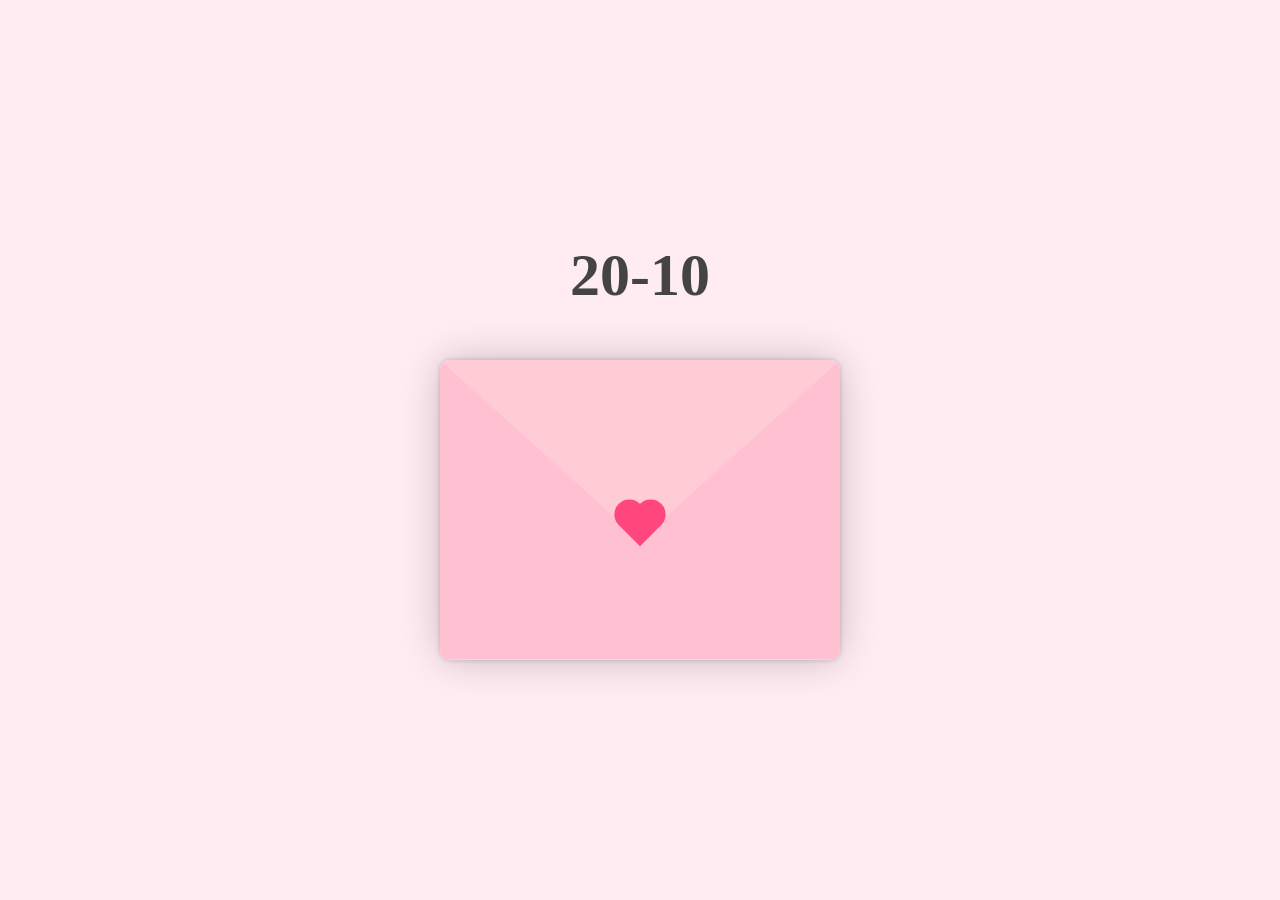
==== commit a29947a2: "Update index.html" ====
--- a/index.html
+++ b/index.html
@@ -13,7 +13,7 @@
 <body>
     <!-- Main title of the page -->
     <h1>
-        Tặng vk iu nè
+        20-10
     </h1>
 
     <!-- Container used to limit the width of the envelope area -->
@@ -27,14 +27,14 @@
                     <!-- Content area of the letter (text and title) -->
                     <div class="content">
                         <!-- Bold text acting as the letter's title -->
-                        <strong>💌 Gửi vk iu</strong>
+                        <strong>Gửi tv nữ trong team</strong>
                         <!-- Main paragraph of the letter; you can put any message here -->
                         <p>
-                            <strong>Hnay vk hc mệt lắm hog honggg? 🥺</strong><br>
-                            <strong>Hog bit là vk iu hc về chx nữa, nào vk iu về gòi nhắn a tiếng nhee💕</strong><br>
-                            <strong>Mà... nay vk có chy gì muốn kể anh nghe ham, chy vui hay bùn gì cug đc hết á, miễn là câu chy vk kể là a nghe thui 💗</strong><br>
-                            <strong>Xíu vk về gòi nhớ tắm rửa ăn uống xog gòi hẵn chs nheeee                      (❤️´艸｀❤️)</strong><br>
-                            <strong>Thương vk iu nhất trên đời lunnnn 😘😘</strong><br>
+                            <strong>Hôm nay là ngày 20/11 - ngày phụ nữ Việt Nam</strong><br>
+                            <strong>Chúc mọi người có nhiều sức khỏe, luôn luôn khỏe mạnh</strong><br>
+                            <strong>Và</strong><br>
+                            <strong>Đạt được nhiều điều may mắn, ngày càng trưởng thành và xinh đẹp hơn mỗi ngày</strong><br>
+                            <strong>Đặc biệt là ăn mau chóng lớn nha =))))</strong><br>
                         </p>
                     </div>
                 </div>
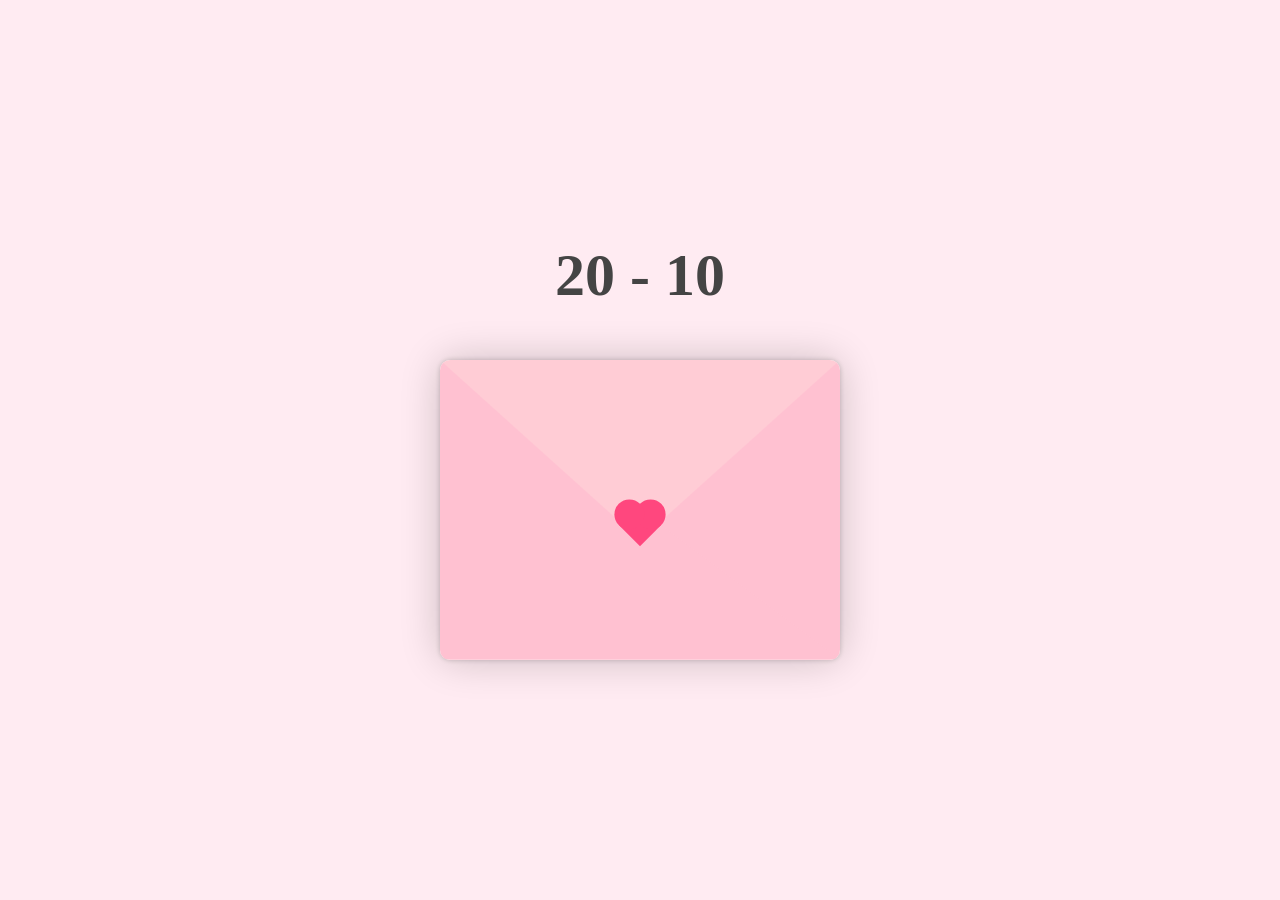
==== commit 15c17a36: "Update index.html" ====
--- a/index.html
+++ b/index.html
@@ -13,7 +13,7 @@
 <body>
     <!-- Main title of the page -->
     <h1>
-        20-10
+        20 - 10
     </h1>
 
     <!-- Container used to limit the width of the envelope area -->
